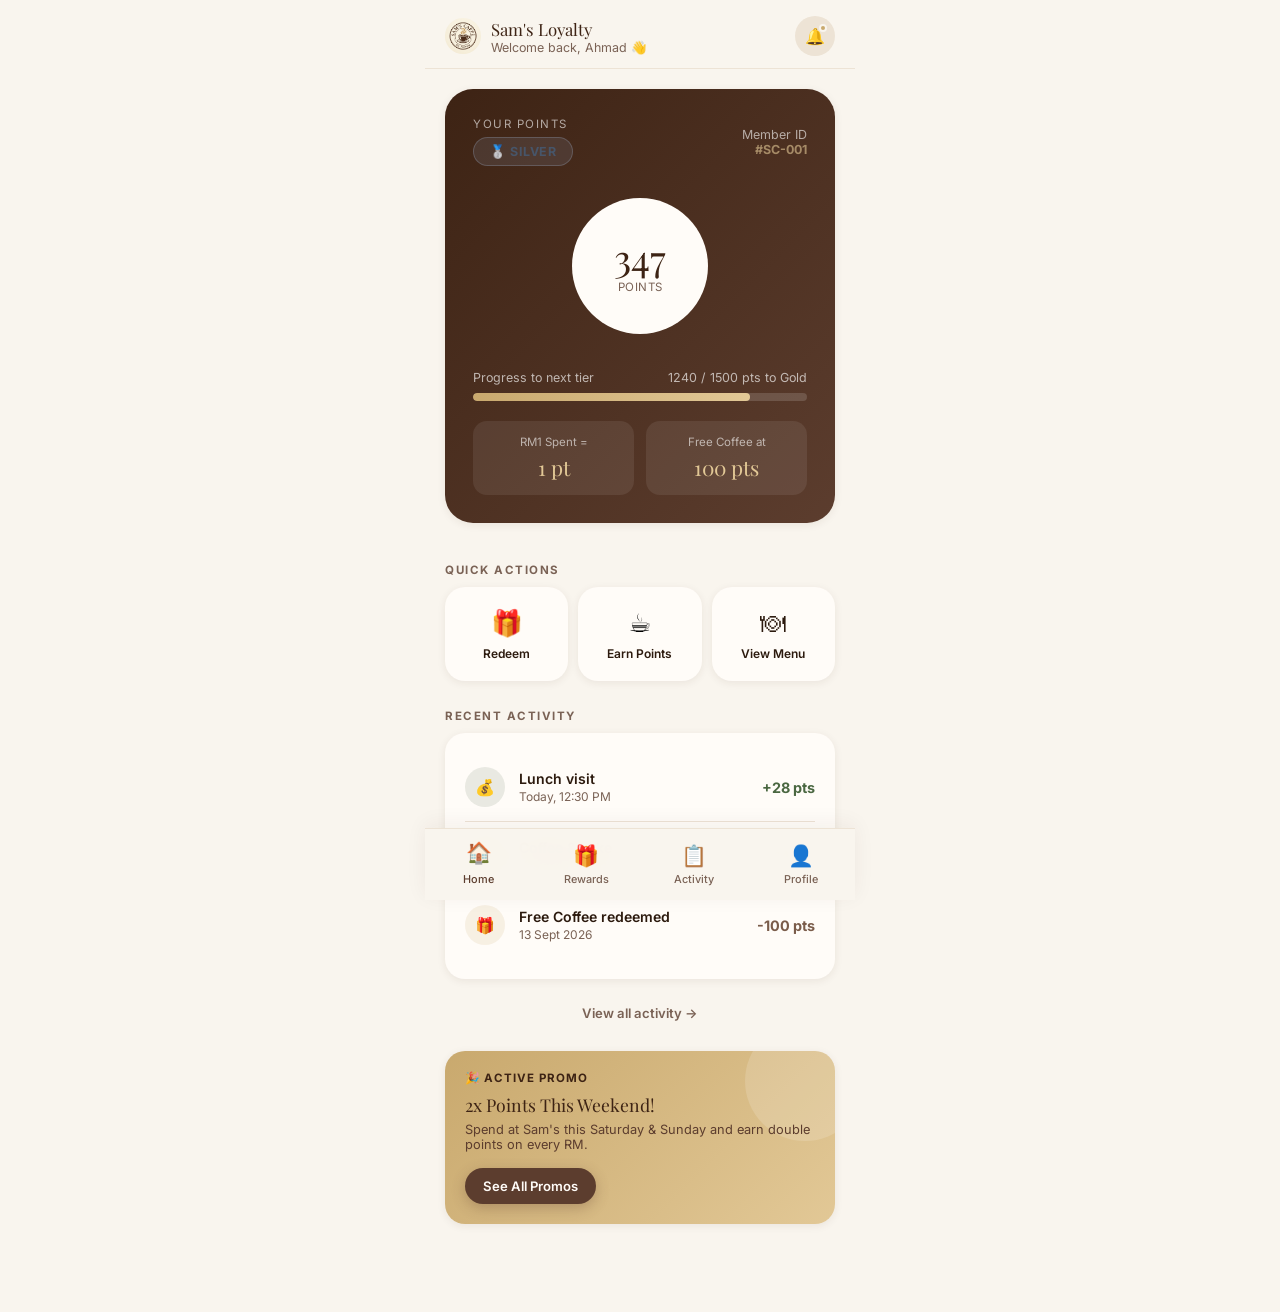
==== webapp/index.html @ a06ac41f "🚀 Sam's Caffé MVP — website & loyalty webapp" ====
<!DOCTYPE html>
<html lang="en">
<head>
  <meta charset="UTF-8" />
  <meta name="viewport" content="width=device-width, initial-scale=1.0, viewport-fit=cover" />
  <title>Sam's Loyalty | Sam's Caffé</title>
  <meta name="description" content="Sam's Caffé Loyalty — earn points, redeem rewards, and enjoy exclusive member promos." />
  <meta name="theme-color" content="#3D2314" />
  <meta name="apple-mobile-web-app-capable" content="yes" />
  <meta name="apple-mobile-web-app-status-bar-style" content="black-translucent" />
  <meta name="apple-mobile-web-app-title" content="Sam's Loyalty" />
  <link rel="manifest" href="manifest.json" />
  <link rel="icon" href="images/logo.jpg" type="image/jpeg" />
  <link rel="apple-touch-icon" href="images/logo.jpg" />
  <link rel="stylesheet" href="css/style.css" />
</head>
<body>

<!-- ══════════════════════════════════════════════════
     ONBOARDING SCREEN
══════════════════════════════════════════════════ -->
<div id="onboard-screen">
  <div class="onboard-bg">
    <div class="onboard-logo-wrap">
      <img src="images/logo.jpg" alt="Sam's Caffé logo" />
      <div class="onboard-title">Sam's Loyalty</div>
      <div class="onboard-sub">Earn • Redeem • Enjoy</div>
    </div>

    <div class="onboard-card">
      <!-- Step 1: Phone + WhatsApp QR -->
      <div id="login-step-1">
        <h2>Join or Sign In</h2>
        <p>Enter your phone number, then scan the WhatsApp QR to verify.</p>

        <div class="form-group">
          <label class="form-label" for="login-phone">Phone Number</label>
          <input type="tel" id="login-phone" class="form-input" placeholder="+60 12-345 6789" />
        </div>

        <div class="wa-qr-box">
          <div class="qr-img">
            <!-- QR Code SVG placeholder -->
            <svg viewBox="0 0 100 100" width="100" height="100" xmlns="http://www.w3.org/2000/svg">
              <!-- Simple QR-like pattern -->
              <rect width="100" height="100" fill="white"/>
              <rect x="5" y="5" width="35" height="35" rx="4" fill="#25D366"/>
              <rect x="11" y="11" width="23" height="23" rx="2" fill="white"/>
              <rect x="16" y="16" width="13" height="13" rx="1" fill="#25D366"/>
              <rect x="60" y="5" width="35" height="35" rx="4" fill="#25D366"/>
              <rect x="66" y="11" width="23" height="23" rx="2" fill="white"/>
              <rect x="71" y="16" width="13" height="13" rx="1" fill="#25D366"/>
              <rect x="5" y="60" width="35" height="35" rx="4" fill="#25D366"/>
              <rect x="11" y="66" width="23" height="23" rx="2" fill="white"/>
              <rect x="16" y="71" width="13" height="13" rx="1" fill="#25D366"/>
              <rect x="45" y="5" width="8" height="8" fill="#128C7E"/>
              <rect x="45" y="18" width="8" height="8" fill="#128C7E"/>
              <rect x="45" y="31" width="8" height="8" fill="#128C7E"/>
              <rect x="58" y="45" width="8" height="8" fill="#128C7E"/>
              <rect x="71" y="45" width="8" height="8" fill="#128C7E"/>
              <rect x="84" y="45" width="8" height="8" fill="#128C7E"/>
              <rect x="45" y="58" width="8" height="8" fill="#128C7E"/>
              <rect x="58" y="58" width="8" height="8" fill="#128C7E"/>
              <rect x="71" y="71" width="8" height="8" fill="#128C7E"/>
              <rect x="84" y="71" width="8" height="8" fill="#128C7E"/>
              <rect x="45" y="84" width="8" height="8" fill="#128C7E"/>
              <rect x="71" y="84" width="8" height="8" fill="#128C7E"/>
            </svg>
          </div>
          <div class="wa-qr-title">Scan with WhatsApp</div>
          <div class="wa-qr-desc">Or tap below to open WhatsApp directly</div>
        </div>

        <button class="btn btn-primary" onclick="initiateWALogin()" id="wa-login-btn">
          <svg width="20" height="20" viewBox="0 0 24 24" fill="currentColor"><path d="M17.472 14.382c-.297-.149-1.758-.867-2.03-.967-.273-.099-.471-.148-.67.15-.197.297-.767.966-.94 1.164-.173.199-.347.223-.644.075-.297-.15-1.255-.463-2.39-1.475-.883-.788-1.48-1.761-1.653-2.059-.173-.297-.018-.458.13-.606.134-.133.298-.347.446-.52.149-.174.198-.298.298-.497.099-.198.05-.371-.025-.52-.075-.149-.669-1.612-.916-2.207-.242-.579-.487-.5-.669-.51-.173-.008-.371-.01-.57-.01-.198 0-.52.074-.792.372-.272.297-1.04 1.016-1.04 2.479 0 1.462 1.065 2.875 1.213 3.074.149.198 2.096 3.2 5.077 4.487.709.306 1.262.489 1.694.625.712.227 1.36.195 1.871.118.571-.085 1.758-.719 2.006-1.413.248-.694.248-1.289.173-1.413-.074-.124-.272-.198-.57-.347m-5.421 7.403h-.004a9.87 9.87 0 01-5.031-1.378l-.361-.214-3.741.982.998-3.648-.235-.374a9.86 9.86 0 01-1.51-5.26c.001-5.45 4.436-9.884 9.888-9.884 2.64 0 5.122 1.03 6.988 2.898a9.825 9.825 0 012.893 6.994c-.003 5.45-4.437 9.884-9.885 9.884m8.413-18.297A11.815 11.815 0 0012.05 0C5.495 0 .16 5.335.157 11.892c0 2.096.547 4.142 1.588 5.945L.057 24l6.305-1.654a11.882 11.882 0 005.683 1.448h.005c6.554 0 11.89-5.335 11.893-11.893a11.821 11.821 0 00-3.48-8.413z"/></svg>
          Verify with WhatsApp
        </button>

        <div class="divider-text">or enter OTP manually below</div>
      </div>

      <!-- Step 2: OTP Entry -->
      <div id="login-step-2" style="display:none;">
        <h2>Enter OTP</h2>
        <p>Enter the 6-digit code sent by Sam's Caffé on WhatsApp.</p>
        <div class="otp-inputs">
          <input type="text" class="otp-input" maxlength="1" inputmode="numeric" pattern="[0-9]*" id="otp-1" aria-label="OTP digit 1" />
          <input type="text" class="otp-input" maxlength="1" inputmode="numeric" pattern="[0-9]*" id="otp-2" aria-label="OTP digit 2" />
          <input type="text" class="otp-input" maxlength="1" inputmode="numeric" pattern="[0-9]*" id="otp-3" aria-label="OTP digit 3" />
          <input type="text" class="otp-input" maxlength="1" inputmode="numeric" pattern="[0-9]*" id="otp-4" aria-label="OTP digit 4" />
          <input type="text" class="otp-input" maxlength="1" inputmode="numeric" pattern="[0-9]*" id="otp-5" aria-label="OTP digit 5" />
          <input type="text" class="otp-input" maxlength="1" inputmode="numeric" pattern="[0-9]*" id="otp-6" aria-label="OTP digit 6" />
        </div>
        <button class="btn btn-gold" onclick="verifyOTP()" id="verify-btn">Verify & Sign In</button>
        <button class="btn btn-ghost mt-4" onclick="document.getElementById('login-step-1').style.display='block';document.getElementById('login-step-2').style.display='none';">← Back</button>
      </div>
    </div>
  </div>
</div>

<!-- ══════════════════════════════════════════════════
     MAIN APP SCREEN
══════════════════════════════════════════════════ -->
<div id="app-screen" style="display:none;">

  <!-- ── HOME PAGE ─────────────────────────────── -->
  <div class="page" id="page-home">
    <div class="app-header">
      <div class="header-row">
        <div class="header-logo">
          <img src="images/logo.jpg" alt="Sam's Caffé" />
          <div>
            <div class="header-logo-name">Sam's Loyalty</div>
            <div class="header-greeting" id="h-greeting">Welcome back!</div>
          </div>
        </div>
        <div class="header-notif" aria-label="Notifications">
          🔔<span class="notif-dot"></span>
        </div>
      </div>
    </div>

    <!-- Points Card -->
    <div style="padding:20px;">
      <div class="card" style="background:linear-gradient(135deg, var(--brown-deep), var(--brown-rich));color:white;border-radius:var(--radius-xl);">
        <div class="card-pad" style="padding:28px;">
          <div style="display:flex;align-items:center;justify-content:space-between;margin-bottom:20px;">
            <div>
              <div style="font-size:0.72rem;letter-spacing:1.5px;text-transform:uppercase;opacity:0.6;margin-bottom:6px;">Your Points</div>
              <div id="h-tier-badge"></div>
            </div>
            <div style="text-align:right;font-size:0.78rem;opacity:0.6;">Member ID<br><span style="color:var(--gold-light);font-weight:700;">#SC-001</span></div>
          </div>

          <div class="points-ring" id="h-points-ring" style="--pct:40%;">
            <div class="points-ring-inner">
              <div class="num" id="h-points">0</div>
              <div class="lbl">POINTS</div>
            </div>
          </div>

          <div style="margin-top:24px;">
            <div style="display:flex;justify-content:space-between;font-size:0.78rem;opacity:0.65;margin-bottom:8px;">
              <span>Progress to next tier</span>
              <span id="h-tier-progress-text"></span>
            </div>
            <div class="progress-bar" style="background:rgba(255,255,255,0.15);">
              <div class="progress-fill" id="h-progress-fill" style="width:0%"></div>
            </div>
          </div>

          <div style="display:grid;grid-template-columns:1fr 1fr;gap:12px;margin-top:20px;">
            <div style="background:rgba(255,255,255,0.08);border-radius:var(--radius-md);padding:14px;text-align:center;">
              <div style="font-size:0.72rem;opacity:0.6;margin-bottom:4px;">RM1 Spent =</div>
              <div style="font-family:var(--ff-heading);font-size:1.3rem;color:var(--gold-light);">1 pt</div>
            </div>
            <div style="background:rgba(255,255,255,0.08);border-radius:var(--radius-md);padding:14px;text-align:center;">
              <div style="font-size:0.72rem;opacity:0.6;margin-bottom:4px;">Free Coffee at</div>
              <div style="font-family:var(--ff-heading);font-size:1.3rem;color:var(--gold-light);">100 pts</div>
            </div>
          </div>
        </div>
      </div>
    </div>

    <!-- Quick Actions -->
    <div class="section-title">Quick Actions</div>
    <div style="padding:0 20px 8px;display:grid;grid-template-columns:repeat(3,1fr);gap:10px;">
      <button class="card card-pad" style="text-align:center;cursor:pointer;" onclick="showPage('promos')" id="qa-redeem">
        <div style="font-size:1.6rem;margin-bottom:8px;">🎁</div>
        <div style="font-size:0.75rem;font-weight:600;color:var(--text-dark);">Redeem</div>
      </button>
      <button class="card card-pad" style="text-align:center;cursor:pointer;" onclick="showEarnInfo()" id="qa-earn">
        <div style="font-size:1.6rem;margin-bottom:8px;">☕</div>
        <div style="font-size:0.75rem;font-weight:600;color:var(--text-dark);">Earn Points</div>
      </button>
      <a href="../website/menu.html" class="card card-pad" style="text-align:center;" id="qa-menu">
        <div style="font-size:1.6rem;margin-bottom:8px;">🍽</div>
        <div style="font-size:0.75rem;font-weight:600;color:var(--text-dark);">View Menu</div>
      </a>
    </div>

    <!-- Recent Activity -->
    <div class="section-title">Recent Activity</div>
    <div style="padding:0 20px;">
      <div class="card card-pad" id="h-activity">
        <!-- Populated by JS -->
      </div>
      <button class="btn btn-ghost btn-sm mt-4" onclick="showPage('activity')" id="view-all-activity" style="width:100%;">View all activity →</button>
    </div>

    <!-- Promo Banner -->
    <div style="padding:20px 20px 0;">
      <div class="card" style="background:linear-gradient(135deg,var(--gold),var(--gold-light));overflow:hidden;position:relative;">
        <div style="position:absolute;top:-30px;right:-30px;width:120px;height:120px;background:rgba(255,255,255,0.15);border-radius:50%;"></div>
        <div class="card-pad" style="position:relative;">
          <div style="font-size:0.72rem;font-weight:700;color:var(--brown-deep);text-transform:uppercase;letter-spacing:1px;margin-bottom:8px;">🎉 Active Promo</div>
          <div style="font-family:var(--ff-heading);font-size:1.1rem;color:var(--brown-deep);margin-bottom:6px;">2x Points This Weekend!</div>
          <div style="font-size:0.8rem;color:var(--brown-rich);">Spend at Sam's this Saturday & Sunday and earn double points on every RM.</div>
          <button class="btn btn-primary btn-sm mt-4 btn-inline" onclick="showPage('promos')" id="promo-banner-btn">See All Promos</button>
        </div>
      </div>
    </div>
  </div>

  <!-- ── PROMOS PAGE ────────────────────────────── -->
  <div class="page" id="page-promos">
    <div class="app-header">
      <div class="header-row">
        <h2>Rewards & Promos</h2>
        <div style="font-size:0.82rem;color:var(--text-soft);">
          <span id="promo-pts-display">--- pts</span>
        </div>
      </div>
    </div>

    <div style="padding:16px 20px 4px;">
      <div style="background:var(--cream-dark);border-radius:var(--radius-md);padding:14px 16px;font-size:0.85rem;color:var(--text-mid);">
        💡 Earn <strong>1 point per RM1</strong> spent at Sam's Caffé. Use your points to redeem exclusive rewards below.
      </div>
    </div>

    <div class="section-title">Available Rewards</div>
    <div style="padding:0 20px;" id="promos-list">
      <!-- Populated by JS -->
    </div>
  </div>

  <!-- ── ACTIVITY PAGE ──────────────────────────── -->
  <div class="page" id="page-activity">
    <div class="app-header">
      <div class="header-row">
        <h2>My Activity</h2>
        <div style="font-size:0.82rem;color:var(--text-soft);">All Transactions</div>
      </div>
    </div>
    <div style="padding:20px;">
      <div class="card card-pad" id="full-activity">
        <!-- Populated by JS -->
      </div>
    </div>
  </div>

  <!-- ── PROFILE PAGE ───────────────────────────── -->
  <div class="page" id="page-profile">
    <div class="app-header">
      <div class="header-row">
        <h2>My Profile</h2>
        <button style="font-size:0.82rem;color:var(--text-soft);" onclick="showLogoutConfirm()" id="logout-btn">Log out</button>
      </div>
    </div>

    <!-- Profile Card -->
    <div style="padding:20px;">
      <div class="card" style="background:linear-gradient(135deg, var(--brown-deep), var(--brown-rich));">
        <div class="card-pad" style="text-align:center;padding:32px 24px;">
          <div style="width:72px;height:72px;background:rgba(201,169,110,0.2);border-radius:50%;display:flex;align-items:center;justify-content:center;font-size:2rem;margin:0 auto 16px;">👤</div>
          <div style="font-family:var(--ff-heading);font-size:1.4rem;color:var(--white);margin-bottom:6px;" id="prof-name">—</div>
          <div style="font-size:0.85rem;color:rgba(255,255,255,0.6);margin-bottom:12px;" id="prof-phone">—</div>
          <div id="prof-tier"></div>
          <div style="font-size:0.75rem;color:rgba(255,255,255,0.4);margin-top:8px;" id="prof-joined"></div>
        </div>
      </div>
    </div>

    <!-- Stats -->
    <div style="padding:0 20px 16px;display:grid;grid-template-columns:1fr 1fr;gap:12px;">
      <div class="card card-pad" style="text-align:center;">
        <div style="font-family:var(--ff-heading);font-size:1.6rem;color:var(--brown-rich);" id="prof-points">—</div>
        <div style="font-size:0.75rem;color:var(--text-soft);">Current Balance</div>
      </div>
      <div class="card card-pad" style="text-align:center;">
        <div style="font-family:var(--ff-heading);font-size:1.6rem;color:var(--brown-rich);">1,240</div>
        <div style="font-size:0.75rem;color:var(--text-soft);">Lifetime Points</div>
      </div>
    </div>

    <!-- Settings -->
    <div class="section-title">Settings</div>
    <div style="padding:0 20px;">
      <div class="card">
        <div style="padding:16px 20px;border-bottom:1px solid var(--cream-dark);display:flex;justify-content:space-between;align-items:center;">
          <span style="font-size:0.9rem;">Notifications</span>
          <div style="width:44px;height:24px;background:var(--brown-rich);border-radius:12px;position:relative;cursor:pointer;" id="notif-toggle">
            <div style="position:absolute;width:18px;height:18px;background:white;border-radius:50%;top:3px;right:3px;transition:0.2s;"></div>
          </div>
        </div>
        <div style="padding:16px 20px;border-bottom:1px solid var(--cream-dark);display:flex;justify-content:space-between;align-items:center;">
          <span style="font-size:0.9rem;">Language</span>
          <span style="font-size:0.82rem;color:var(--text-soft);">English</span>
        </div>
        <a href="../website/index.html" style="padding:16px 20px;display:flex;justify-content:space-between;align-items:center;color:var(--brown-rich);">
          <span style="font-size:0.9rem;">Visit Sam's Caffé Website</span>
          <span>→</span>
        </a>
      </div>
    </div>

    <!-- Tier Progress -->
    <div class="section-title">Tier Progress</div>
    <div style="padding:0 20px 24px;">
      <div class="card card-pad">
        <div style="display:flex;justify-content:space-between;margin-bottom:16px;">
          <div style="text-align:center;">
            <div style="font-size:1.4rem;">🥉</div>
            <div style="font-size:0.7rem;color:var(--text-soft);">Bronze<br>0 pts</div>
          </div>
          <div style="flex:1;display:flex;align-items:center;padding:0 12px;">
            <div class="progress-bar"><div class="progress-fill" style="width:100%"></div></div>
          </div>
          <div style="text-align:center;">
            <div style="font-size:1.4rem;">🥈</div>
            <div style="font-size:0.7rem;color:var(--text-soft);">Silver<br>500 pts</div>
          </div>
          <div style="flex:1;display:flex;align-items:center;padding:0 12px;">
            <div class="progress-bar"><div class="progress-fill" style="width:60%"></div></div>
          </div>
          <div style="text-align:center;">
            <div style="font-size:1.4rem;">🥇</div>
            <div style="font-size:0.7rem;color:var(--text-soft);">Gold<br>1500 pts</div>
          </div>
        </div>
        <p style="font-size:0.8rem;color:var(--text-soft);text-align:center;">You are <strong style="color:var(--brown-rich);">260 pts</strong> away from Gold tier 🥇</p>
      </div>
    </div>
  </div>

  <!-- ── Bottom Navigation ─────────────────────── -->
  <nav class="bottom-nav" aria-label="App navigation">
    <button class="nav-tab active" id="tab-home" onclick="showPage('home')">
      <span class="tab-icon">🏠</span>
      <span>Home</span>
    </button>
    <button class="nav-tab" id="tab-promos" onclick="showPage('promos')">
      <span class="tab-icon">🎁</span>
      <span>Rewards</span>
    </button>
    <button class="nav-tab" id="tab-activity" onclick="showPage('activity');loadActivity()">
      <span class="tab-icon">📋</span>
      <span>Activity</span>
    </button>
    <button class="nav-tab" id="tab-profile" onclick="showPage('profile')">
      <span class="tab-icon">👤</span>
      <span>Profile</span>
    </button>
  </nav>

</div><!-- /app-screen -->

<!-- ── Redeem Confirmation Modal ─────────────────── -->
<div class="modal-overlay" id="redeem-modal" role="dialog" aria-modal="true" aria-labelledby="redeem-modal-title">
  <div class="modal-sheet">
    <div class="modal-handle"></div>
    <div style="text-align:center;margin-bottom:24px;">
      <div style="font-size:3rem;margin-bottom:12px;">🎁</div>
      <h2 id="redeem-modal-title">Redeem Reward</h2>
      <p id="redeem-modal-pts" style="font-size:1.2rem;font-family:var(--ff-heading);color:var(--brown-rich);margin:8px 0;"></p>
      <p id="redeem-modal-balance" style="font-size:0.82rem;color:var(--text-soft);"></p>
    </div>
    <div style="background:var(--cream);border-radius:var(--radius-md);padding:16px;margin-bottom:20px;font-size:0.85rem;color:var(--text-mid);">
      ℹ️ Show the confirmation code to our staff at the counter to redeem.
    </div>
    <button class="btn btn-gold mb-4" onclick="confirmRedeem()" id="confirm-redeem-btn">Confirm Redeem</button>
    <button class="btn btn-ghost" onclick="closeRedeemModal()" id="cancel-redeem-btn">Cancel</button>
  </div>
</div>

<!-- ── Success Modal ──────────────────────────────── -->
<div class="modal-overlay" id="success-modal" role="dialog" aria-modal="true">
  <div class="modal-sheet" style="text-align:center;">
    <div class="modal-handle"></div>
    <div style="font-size:3.5rem;margin-bottom:16px;">🎉</div>
    <h2>Redeemed!</h2>
    <p style="margin:8px 0 20px;" id="success-item"></p>
    <div style="background:var(--brown-deep);border-radius:var(--radius-lg);padding:24px;margin:16px 0;">
      <div style="font-size:0.72rem;color:rgba(255,255,255,0.5);letter-spacing:2px;text-transform:uppercase;margin-bottom:10px;">Your Code</div>
      <div id="success-code" style="font-family:monospace;font-size:2rem;color:var(--gold);letter-spacing:4px;font-weight:700;"></div>
      <div style="font-size:0.75rem;color:rgba(255,255,255,0.4);margin-top:10px;">Show this to staff at the counter</div>
    </div>
    <div style="font-size:0.85rem;color:var(--text-soft);margin-bottom:24px;">New balance: <strong id="success-new-pts" style="color:var(--brown-rich);"></strong></div>
    <button class="btn btn-primary" onclick="document.getElementById('success-modal').classList.remove('open')" id="close-success-btn">Done</button>
  </div>
</div>

<!-- ── Earn Info Modal ───────────────────────────── -->
<div class="modal-overlay" id="earn-modal" role="dialog" aria-modal="true">
  <div class="modal-sheet">
    <div class="modal-handle"></div>
    <h2 style="margin-bottom:6px;">How to Earn Points</h2>
    <p style="margin-bottom:24px;font-size:0.85rem;color:var(--text-soft);">It's simple — dine at Sam's, earn rewards.</p>
    <div style="display:flex;flex-direction:column;gap:14px;margin-bottom:24px;">
      <div style="display:flex;gap:14px;align-items:center;">
        <div style="width:44px;height:44px;min-width:44px;background:rgba(92,61,46,0.1);border-radius:50%;display:flex;align-items:center;justify-content:center;font-size:1.2rem;">💵</div>
        <div><div style="font-weight:600;font-size:0.9rem;">Spend RM1 = 1 Point</div><div style="font-size:0.78rem;color:var(--text-soft);">Every ringgit you spend earns you 1 loyalty point</div></div>
      </div>
      <div style="display:flex;gap:14px;align-items:center;">
        <div style="width:44px;height:44px;min-width:44px;background:rgba(201,169,110,0.15);border-radius:50%;display:flex;align-items:center;justify-content:center;font-size:1.2rem;">📸</div>
        <div><div style="font-weight:600;font-size:0.9rem;">Show QR at Counter</div><div style="font-size:0.78rem;color:var(--text-soft);">Ask staff to scan your loyalty QR when paying</div></div>
      </div>
      <div style="display:flex;gap:14px;align-items:center;">
        <div style="width:44px;height:44px;min-width:44px;background:rgba(74,103,65,0.1);border-radius:50%;display:flex;align-items:center;justify-content:center;font-size:1.2rem;">⚡</div>
        <div><div style="font-weight:600;font-size:0.9rem;">Points Added Instantly</div><div style="font-size:0.78rem;color:var(--text-soft);">Your balance updates right after each visit</div></div>
      </div>
    </div>
    <button class="btn btn-primary" onclick="document.getElementById('earn-modal').classList.remove('open')" id="close-earn-btn">Got It!</button>
  </div>
</div>

<!-- ── Toast ─────────────────────────────────────── -->
<div class="toast" id="toast" role="alert" aria-live="polite"></div>

<script src="js/app.js"></script>
<script>
  // Register Service Worker for PWA
  if ('serviceWorker' in navigator) {
    navigator.serviceWorker.register('./sw.js').catch(() => {});
  }
</script>
<script>
  function showEarnInfo() {
    document.getElementById('earn-modal').classList.add('open');
    document.querySelectorAll('.modal-overlay').forEach(m => {
      m.addEventListener('click', (e) => { if (e.target === m) m.classList.remove('open'); });
    });
  }

  function loadActivity() {
    const feed = document.getElementById('full-activity');
    if (!feed || !AppState.user) return;
    feed.innerHTML = AppState.user.transactions.map(t => `
      <div class="activity-item">
        <div class="activity-icon ${t.type}">${t.type === 'earn' ? '💰' : '🎁'}</div>
        <div class="activity-info">
          <div class="activity-title">${t.desc}</div>
          <div class="activity-date">${t.date}</div>
        </div>
        <div class="activity-pts ${t.type}">${t.pts > 0 ? '+' : ''}${t.pts} pts</div>
      </div>
    `).join('');
  }

  function showLogoutConfirm() {
    if (confirm('Are you sure you want to log out?')) {
      AppState.logout();
      document.getElementById('app-screen').style.display = 'none';
      document.getElementById('onboard-screen').style.display = 'block';
      document.getElementById('login-step-1').style.display = 'block';
      document.getElementById('login-step-2').style.display = 'none';
    }
  }

  // Update promo page pts display
  const origShowPage = showPage;
  window.showPage = function(pageId) {
    origShowPage(pageId);
    if (pageId === 'promos' && AppState.user) {
      document.getElementById('promo-pts-display').textContent = AppState.user.points + ' pts';
    }
  };
</script>
</body>
</html>
---- webapp/css/style.css ----
/* ============================================================
   SAM'S CAFFÉ LOYALTY WEBAPP — Design System
   Mobile-First PWA
   ============================================================ */

@import url('https://fonts.googleapis.com/css2?family=Playfair+Display:wght@400;600;700&family=Inter:wght@300;400;500;600;700&display=swap');

:root {
  --brown-deep:   #3D2314;
  --brown-rich:   #5C3D2E;
  --brown-mid:    #7A5C4A;
  --gold:         #C9A96E;
  --gold-light:   #E2C896;
  --cream:        #F5EFE6;
  --cream-dark:   #EDE3D5;
  --linen:        #F9F5EE;
  --white:        #FFFCF8;
  --text-dark:    #2C1A0E;
  --text-mid:     #4A3020;
  --text-soft:    #7A6255;
  --green:        #4A6741;
  --green-light:  #6B9162;

  --ff-heading: 'Playfair Display', Georgia, serif;
  --ff-body:    'Inter', system-ui, sans-serif;

  --shadow-sm:  0 2px 8px rgba(60,35,20,0.08);
  --shadow-md:  0 6px 24px rgba(60,35,20,0.12);
  --shadow-lg:  0 16px 48px rgba(60,35,20,0.18);

  --radius-sm: 8px;
  --radius-md: 14px;
  --radius-lg: 20px;
  --radius-xl: 28px;
  --radius-pill: 999px;

  --transition: 0.25s cubic-bezier(0.4, 0, 0.2, 1);
  --bottom-nav-h: 72px;
  --safe-bottom: env(safe-area-inset-bottom, 0px);
}

/* ── Reset ── */
*, *::before, *::after { box-sizing: border-box; margin: 0; padding: 0; }
html { font-size: 16px; }
body {
  font-family: var(--ff-body);
  background: var(--linen);
  color: var(--text-dark);
  -webkit-font-smoothing: antialiased;
  max-width: 430px;
  margin: 0 auto;
  min-height: 100dvh;
  position: relative;
  overflow-x: hidden;
}
img { display: block; max-width: 100%; }
a { color: inherit; text-decoration: none; }
button { cursor: pointer; border: none; background: none; font-family: inherit; }
input, textarea, select { font-family: inherit; }

/* ── Typography ── */
h1, h2, h3 { font-family: var(--ff-heading); line-height: 1.2; color: var(--brown-deep); }
h1 { font-size: 1.8rem; }
h2 { font-size: 1.4rem; }
h3 { font-size: 1.1rem; }
p { color: var(--text-mid); line-height: 1.6; }

/* ── Page Wrapper ── */
.page {
  display: none;
  min-height: 100dvh;
  padding-bottom: calc(var(--bottom-nav-h) + var(--safe-bottom) + 16px);
  animation: fadeIn 0.3s ease;
}
.page.active { display: block; }
@keyframes fadeIn { from { opacity: 0; transform: translateY(8px); } to { opacity: 1; transform: translateY(0); } }

/* ── Top Header ── */
.app-header {
  position: sticky; top: 0; z-index: 100;
  background: var(--linen);
  padding: 16px 20px 12px;
  border-bottom: 1px solid var(--cream-dark);
}
.header-row { display: flex; align-items: center; justify-content: space-between; }
.header-logo { display: flex; align-items: center; gap: 10px; }
.header-logo img { width: 36px; height: 36px; border-radius: 50%; }
.header-logo-name { font-family: var(--ff-heading); font-size: 1.05rem; color: var(--brown-deep); }
.header-greeting { font-size: 0.78rem; color: var(--text-soft); }
.header-notif {
  width: 40px; height: 40px;
  background: var(--cream-dark);
  border-radius: 50%;
  display: flex; align-items: center; justify-content: center;
  font-size: 1rem;
  position: relative;
}
.notif-dot {
  position: absolute; top: 8px; right: 8px;
  width: 8px; height: 8px;
  background: var(--gold);
  border-radius: 50%;
  border: 2px solid var(--linen);
}

/* ── Bottom Nav ── */
.bottom-nav {
  position: fixed; bottom: 0; left: 50%; transform: translateX(-50%);
  width: 100%; max-width: 430px;
  height: calc(var(--bottom-nav-h) + var(--safe-bottom));
  padding-bottom: var(--safe-bottom);
  background: rgba(249,245,238,0.97);
  backdrop-filter: blur(16px);
  -webkit-backdrop-filter: blur(16px);
  border-top: 1px solid var(--cream-dark);
  display: flex; align-items: stretch; z-index: 200;
  box-shadow: 0 -4px 20px rgba(60,35,20,0.06);
}
.nav-tab {
  flex: 1; display: flex; flex-direction: column; align-items: center; justify-content: center;
  gap: 4px; padding: 8px 4px;
  font-size: 0.68rem; font-weight: 500; color: var(--text-soft);
  transition: var(--transition); cursor: pointer;
}
.nav-tab .tab-icon { font-size: 1.3rem; transition: var(--transition); }
.nav-tab.active { color: var(--brown-rich); }
.nav-tab.active .tab-icon { transform: translateY(-3px); }
.nav-tab:hover { color: var(--brown-mid); }

/* ── Cards ── */
.card {
  background: var(--white);
  border-radius: var(--radius-lg);
  box-shadow: var(--shadow-sm);
  overflow: hidden;
}
.card-pad { padding: 20px; }

/* ── Buttons ── */
.btn {
  display: inline-flex; align-items: center; justify-content: center; gap: 8px;
  padding: 14px 24px;
  font-size: 0.95rem; font-weight: 600;
  border-radius: var(--radius-pill);
  transition: var(--transition);
  width: 100%;
}
.btn-primary { background: var(--brown-rich); color: var(--white); box-shadow: 0 4px 14px rgba(92,61,46,0.3); }
.btn-primary:hover { background: var(--brown-deep); transform: translateY(-1px); }
.btn-primary:active { transform: scale(0.98); }
.btn-gold { background: linear-gradient(135deg, var(--gold), var(--gold-light)); color: var(--brown-deep); box-shadow: 0 4px 14px rgba(201,169,110,0.4); }
.btn-gold:hover { transform: translateY(-1px); }
.btn-outline { border: 2px solid var(--brown-rich); color: var(--brown-rich); }
.btn-outline:hover { background: var(--cream-dark); }
.btn-ghost { color: var(--text-soft); }
.btn-ghost:hover { background: var(--cream-dark); border-radius: var(--radius-md); }
.btn-sm { padding: 10px 18px; font-size: 0.82rem; }
.btn-xs { padding: 7px 14px; font-size: 0.76rem; }
.btn-inline { width: auto; }

/* ── Form ── */
.form-group { margin-bottom: 18px; }
.form-label { display: block; font-size: 0.82rem; font-weight: 600; color: var(--brown-rich); margin-bottom: 8px; }
.form-input {
  width: 100%; padding: 13px 16px;
  border: 1.5px solid var(--cream-dark);
  border-radius: var(--radius-md);
  background: var(--linen);
  font-size: 0.95rem; color: var(--text-dark);
  transition: var(--transition); outline: none;
}
.form-input:focus { border-color: var(--gold); background: var(--white); box-shadow: 0 0 0 3px rgba(201,169,110,0.15); }

/* ── Points Display ── */
.points-ring {
  width: 160px; height: 160px;
  border-radius: 50%;
  background: conic-gradient(var(--gold) 0%, var(--gold-light) calc(var(--pct, 40) * 1%), var(--cream-dark) 0%);
  display: flex; align-items: center; justify-content: center;
  position: relative; margin: 0 auto;
}
.points-ring::before {
  content: '';
  position: absolute; inset: 12px;
  background: var(--white);
  border-radius: 50%;
}
.points-ring-inner {
  position: relative; z-index: 1;
  text-align: center;
}
.points-ring-inner .num { font-family: var(--ff-heading); font-size: 2.4rem; color: var(--brown-deep); line-height: 1; }
.points-ring-inner .lbl { font-size: 0.72rem; color: var(--text-soft); letter-spacing: 0.5px; margin-top: 4px; }

/* ── Tier Badge ── */
.tier-badge {
  display: inline-flex; align-items: center; gap: 6px;
  padding: 6px 16px;
  border-radius: var(--radius-pill);
  font-size: 0.78rem; font-weight: 700;
  letter-spacing: 0.5px; text-transform: uppercase;
}
.tier-bronze { background: rgba(176,141,87,0.15); color: #8B6914; border: 1px solid rgba(176,141,87,0.3); }
.tier-silver { background: rgba(148,163,184,0.15); color: #475569; border: 1px solid rgba(148,163,184,0.3); }
.tier-gold { background: rgba(201,169,110,0.2); color: var(--brown-rich); border: 1px solid rgba(201,169,110,0.4); }

/* ── Promo Card ── */
.promo-card {
  background: var(--white);
  border-radius: var(--radius-lg);
  padding: 20px;
  display: flex; align-items: center; gap: 16px;
  box-shadow: var(--shadow-sm);
  transition: var(--transition);
  margin-bottom: 12px;
}
.promo-card:hover { transform: translateX(4px); box-shadow: var(--shadow-md); }
.promo-icon {
  width: 56px; height: 56px; min-width: 56px;
  border-radius: var(--radius-md);
  display: flex; align-items: center; justify-content: center;
  font-size: 1.6rem;
}
.promo-icon.coffee { background: rgba(92,61,46,0.1); }
.promo-icon.discount { background: rgba(201,169,110,0.15); }
.promo-icon.meal { background: rgba(74,103,65,0.1); }
.promo-info { flex: 1; }
.promo-title { font-weight: 700; font-size: 0.95rem; color: var(--brown-deep); margin-bottom: 4px; }
.promo-desc { font-size: 0.78rem; color: var(--text-soft); }
.promo-pts { font-family: var(--ff-heading); font-size: 1rem; color: var(--brown-rich); font-weight: 700; text-align: right; min-width: 64px; }

/* ── Activity Feed ── */
.activity-item {
  display: flex; align-items: center; gap: 14px;
  padding: 14px 0;
  border-bottom: 1px solid var(--cream-dark);
}
.activity-item:last-child { border-bottom: none; }
.activity-icon {
  width: 40px; height: 40px; min-width: 40px;
  border-radius: 50%;
  display: flex; align-items: center; justify-content: center;
  font-size: 1rem;
}
.activity-icon.earn { background: rgba(74,103,65,0.12); }
.activity-icon.redeem { background: rgba(201,169,110,0.15); }
.activity-info { flex: 1; }
.activity-title { font-size: 0.88rem; font-weight: 600; color: var(--text-dark); }
.activity-date { font-size: 0.75rem; color: var(--text-soft); margin-top: 2px; }
.activity-pts { font-weight: 700; font-size: 0.9rem; }
.activity-pts.earn { color: var(--green); }
.activity-pts.redeem { color: var(--brown-mid); }

/* ── Progress Bar ── */
.progress-bar {
  width: 100%; height: 8px;
  background: var(--cream-dark);
  border-radius: var(--radius-pill);
  overflow: hidden;
}
.progress-fill {
  height: 100%;
  background: linear-gradient(90deg, var(--gold), var(--gold-light));
  border-radius: var(--radius-pill);
  transition: width 1s cubic-bezier(0.4, 0, 0.2, 1);
}

/* ── Toast ── */
.toast {
  position: fixed; bottom: calc(var(--bottom-nav-h) + 20px); left: 50%; transform: translateX(-50%) translateY(20px);
  background: var(--brown-deep); color: var(--white);
  padding: 14px 24px; border-radius: var(--radius-pill);
  font-size: 0.88rem; font-weight: 500;
  box-shadow: var(--shadow-lg); z-index: 9999;
  opacity: 0; transition: all 0.3s ease;
  white-space: nowrap;
}
.toast.show { opacity: 1; transform: translateX(-50%) translateY(0); }

/* ── Onboarding ── */
.onboard-bg {
  min-height: 100dvh;
  background: linear-gradient(160deg, var(--brown-deep) 0%, var(--brown-rich) 60%, var(--brown-mid) 100%);
  display: flex; flex-direction: column; align-items: center; justify-content: flex-end;
  padding: 0 28px calc(56px + var(--safe-bottom));
  position: relative; overflow: hidden;
}
.onboard-bg::before {
  content: '';
  position: absolute; top: -100px; right: -100px;
  width: 400px; height: 400px;
  background: radial-gradient(circle, rgba(201,169,110,0.25), transparent 70%);
  border-radius: 50%;
}
.onboard-logo-wrap { position: absolute; top: 10%; left: 50%; transform: translateX(-50%); text-align: center; }
.onboard-logo-wrap img { width: 110px; height: 110px; border-radius: 50%; margin: 0 auto 20px; box-shadow: 0 8px 32px rgba(0,0,0,0.4); }
.onboard-title { font-family: var(--ff-heading); font-size: 2rem; color: var(--white); text-align: center; }
.onboard-sub { color: rgba(255,255,255,0.6); font-size: 0.88rem; text-align: center; margin-top: 8px; }
.onboard-card {
  background: var(--white);
  border-radius: var(--radius-xl);
  padding: 32px 24px 28px;
  width: 100%;
  box-shadow: var(--shadow-xl);
  position: relative; z-index: 1;
}
.onboard-card h2 { margin-bottom: 6px; font-size: 1.3rem; }
.onboard-card p { font-size: 0.85rem; color: var(--text-soft); margin-bottom: 24px; }
.wa-qr-box {
  background: linear-gradient(135deg, #25D366, #128C7E);
  border-radius: var(--radius-lg);
  padding: 24px;
  text-align: center;
  margin-bottom: 20px;
  color: var(--white);
}
.wa-qr-box .qr-img {
  width: 140px; height: 140px;
  background: var(--white);
  border-radius: var(--radius-md);
  margin: 0 auto 16px;
  display: flex; align-items: center; justify-content: center;
  overflow: hidden;
  padding: 10px;
}
.wa-qr-title { font-weight: 700; font-size: 1rem; margin-bottom: 6px; }
.wa-qr-desc { font-size: 0.8rem; opacity: 0.85; }
.divider-text {
  display: flex; align-items: center; gap: 12px;
  font-size: 0.78rem; color: var(--text-soft);
  margin: 16px 0;
}
.divider-text::before, .divider-text::after {
  content: ''; flex: 1; height: 1px; background: var(--cream-dark);
}
.otp-inputs { display: flex; gap: 10px; justify-content: center; margin-bottom: 20px; }
.otp-input {
  width: 50px; height: 58px;
  border: 2px solid var(--cream-dark);
  border-radius: var(--radius-md);
  text-align: center; font-size: 1.5rem; font-weight: 700;
  color: var(--brown-deep);
  background: var(--linen);
  outline: none; transition: var(--transition);
}
.otp-input:focus { border-color: var(--gold); background: var(--white); box-shadow: 0 0 0 3px rgba(201,169,110,0.15); }

/* ── Modal Overlay ── */
.modal-overlay {
  position: fixed; inset: 0; z-index: 500;
  background: rgba(30,12,4,0.6);
  display: flex; align-items: flex-end; justify-content: center;
  opacity: 0; pointer-events: none;
  transition: opacity 0.3s ease;
}
.modal-overlay.open { opacity: 1; pointer-events: all; }
.modal-sheet {
  background: var(--white);
  border-radius: var(--radius-xl) var(--radius-xl) 0 0;
  padding: 28px 24px calc(32px + var(--safe-bottom));
  width: 100%; max-width: 430px;
  transform: translateY(100%);
  transition: transform 0.4s cubic-bezier(0.4, 0, 0.2, 1);
}
.modal-overlay.open .modal-sheet { transform: translateY(0); }
.modal-handle {
  width: 40px; height: 4px;
  background: var(--cream-dark);
  border-radius: var(--radius-pill);
  margin: 0 auto 24px;
}

/* ── Utility ── */
.mt-4 { margin-top: 16px; }
.mt-6 { margin-top: 24px; }
.mt-8 { margin-top: 32px; }
.mb-4 { margin-bottom: 16px; }
.mb-2 { margin-bottom: 8px; }
.flex { display: flex; }
.items-center { align-items: center; }
.justify-between { justify-content: space-between; }
.gap-2 { gap: 8px; }
.gap-3 { gap: 12px; }
.text-sm { font-size: 0.85rem; }
.text-xs { font-size: 0.75rem; }
.text-soft { color: var(--text-soft); }
.text-gold { color: var(--gold); }
.text-brown { color: var(--brown-rich); }
.font-bold { font-weight: 700; }
.font-heading { font-family: var(--ff-heading); }
.text-center { text-align: center; }
.w-full { width: 100%; }
.section-pad { padding: 0 20px 20px; }
.section-title {
  font-size: 0.72rem; font-weight: 700; letter-spacing: 1.5px;
  text-transform: uppercase; color: var(--text-soft);
  padding: 20px 20px 10px;
}
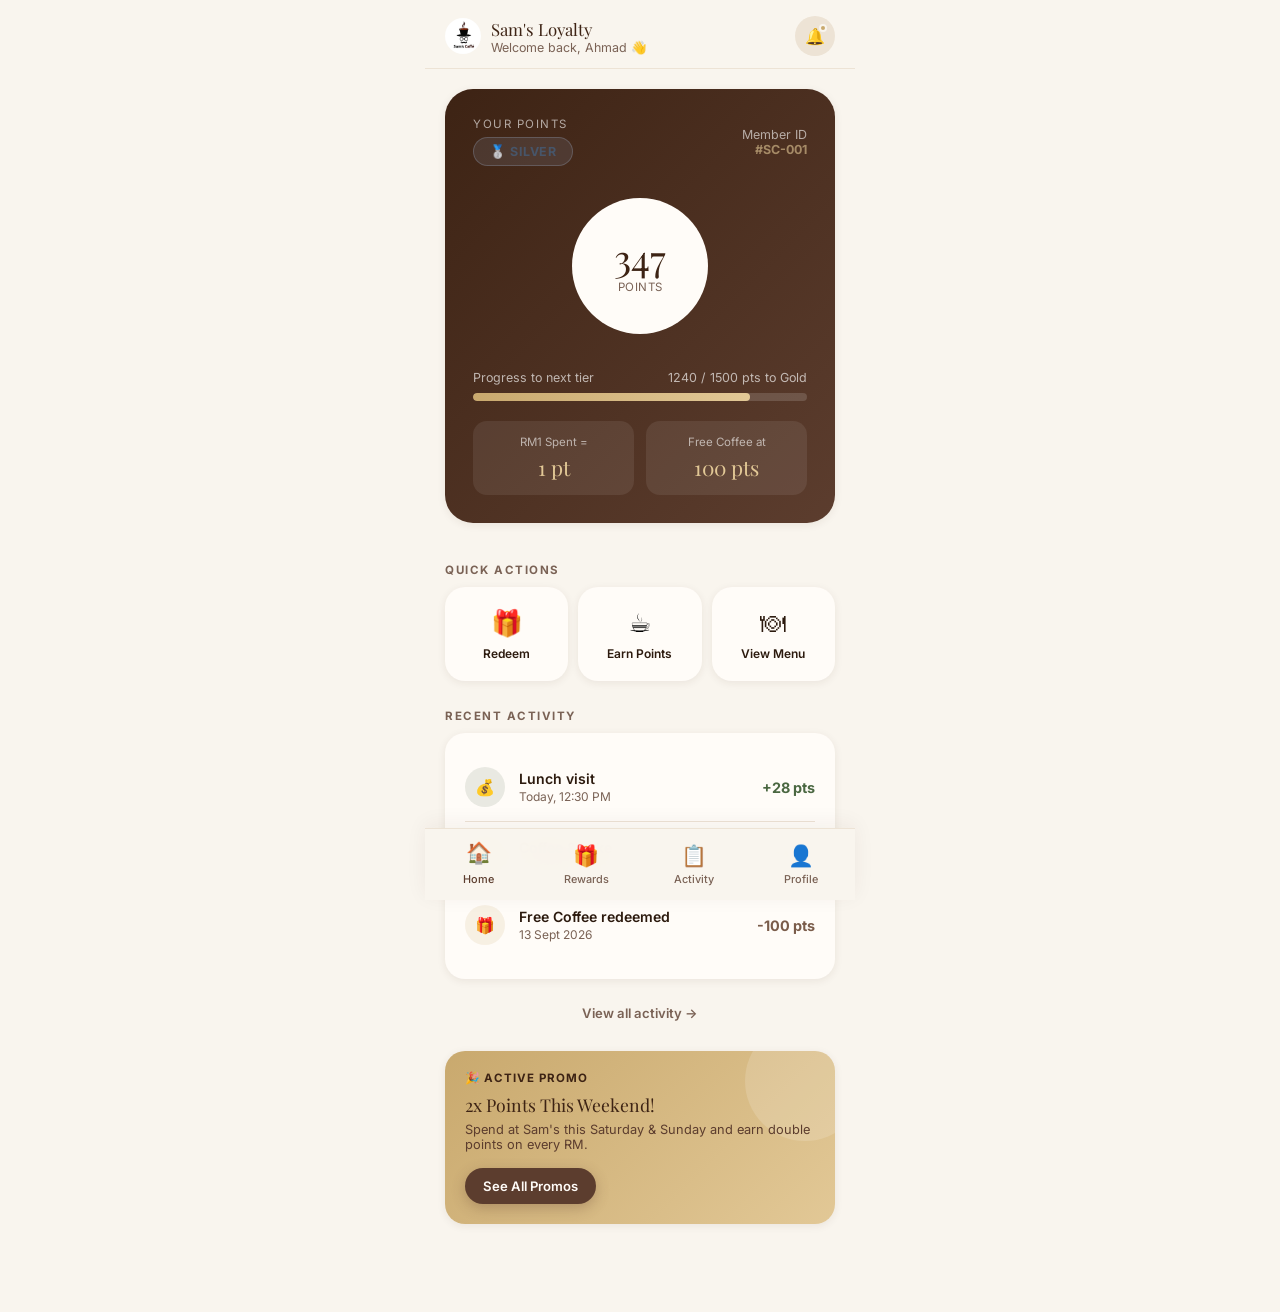
==== commit 276d1c92: "Configure high-resolution PNG favicons, Apple touch icons, and PWA icons with cache busting" ====
--- a/webapp/index.html
+++ b/webapp/index.html
@@ -10,8 +10,9 @@
   <meta name="apple-mobile-web-app-status-bar-style" content="black-translucent" />
   <meta name="apple-mobile-web-app-title" content="Sam's Loyalty" />
   <link rel="manifest" href="manifest.json" />
-  <link rel="icon" href="images/logo.jpg" type="image/jpeg" />
-  <link rel="apple-touch-icon" href="images/logo.jpg" />
+  <link rel="icon" type="image/png" sizes="32x32" href="favicon-32x32.png?v=2" />
+  <link rel="icon" type="image/png" sizes="16x16" href="favicon-16x16.png?v=2" />
+  <link rel="apple-touch-icon" sizes="180x180" href="apple-touch-icon.png?v=2" />
   <link rel="stylesheet" href="css/style.css" />
 </head>
 <body>
